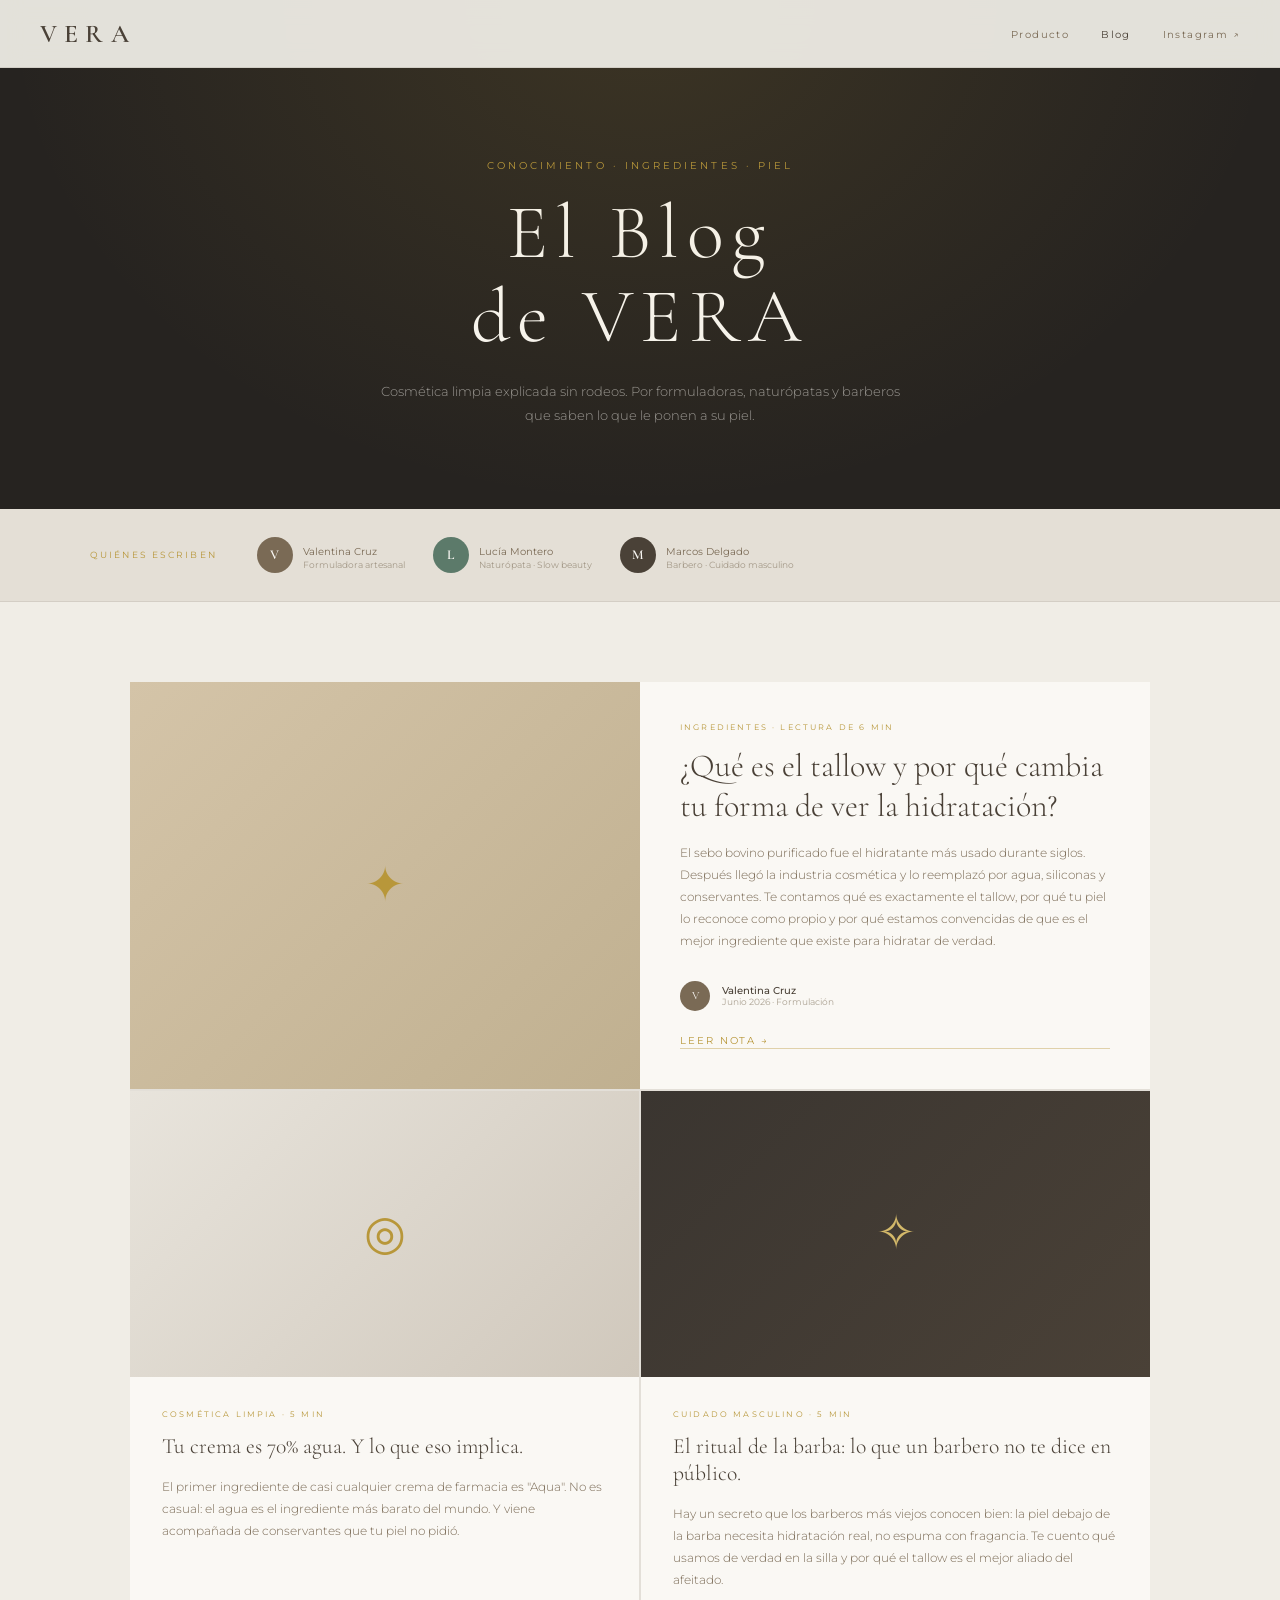
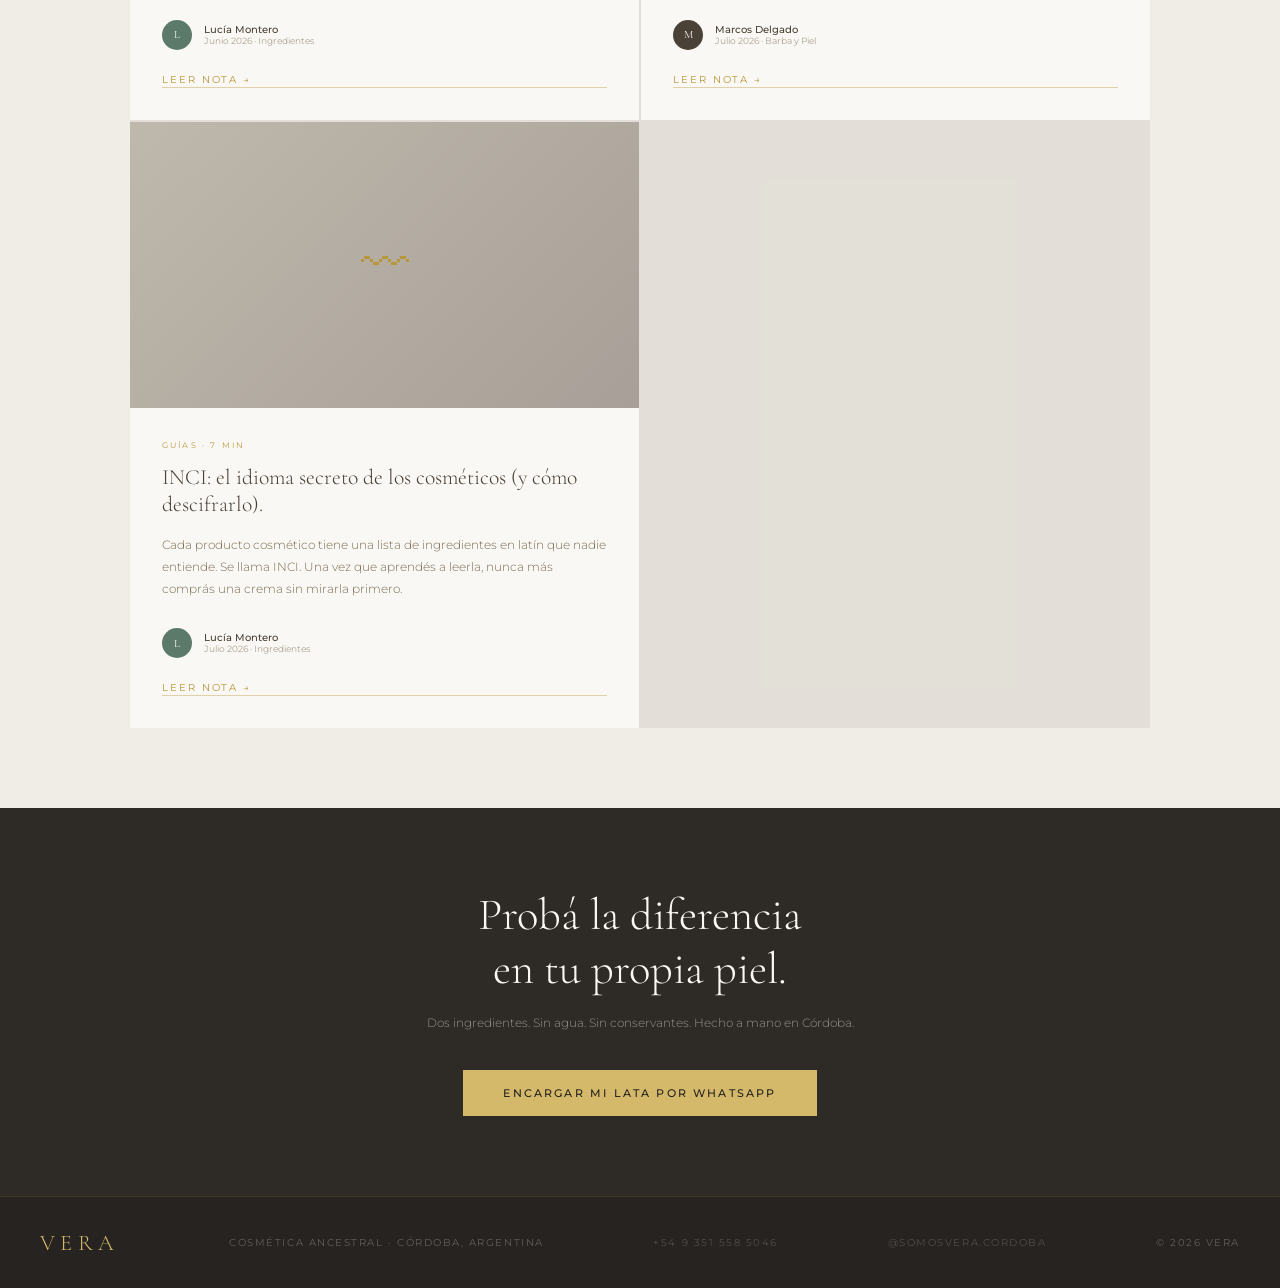
==== blog/index.html @ 05afe5c1 "Add files via upload" ====
<!DOCTYPE html>
<html lang="es">
<head>
  <meta charset="UTF-8">
  <meta name="viewport" content="width=device-width, initial-scale=1.0">
  <title>Blog — VERA Cosmética Ancestral | Cuidado natural de la piel</title>
  <meta name="description" content="El blog de VERA: cosmética limpia, ingredientes honestos y el arte de cuidar la piel sin química. Escrito por formuladoras, naturópatas y barberos.">
  <link rel="icon" type="image/x-icon" href="/favicon.ico">
  <link rel="preconnect" href="https://fonts.googleapis.com">
  <link rel="preconnect" href="https://fonts.gstatic.com" crossorigin>
  <link href="https://fonts.googleapis.com/css2?family=Cormorant+Garamond:ital,wght@0,300;0,400;0,600;1,300;1,400&family=Montserrat:wght@300;400;500;600&display=swap" rel="stylesheet">

  <!-- Google tag (gtag.js) -->
  <script async src="https://www.googletagmanager.com/gtag/js?id=G-8P85FS23PB"></script>
  <script>
    window.dataLayer = window.dataLayer || [];
    function gtag(){dataLayer.push(arguments);}
    gtag('js', new Date());
    gtag('config', 'G-8P85FS23PB');
  </script>

  <style>
    *, *::before, *::after { box-sizing: border-box; margin: 0; padding: 0; }
    :root {
      --cream: #F0EDE6; --cream-dark: #E4DFD6; --concrete-bg: #ECEAE4;
      --charcoal: #2E2B27; --bronze: #4A4137; --bronze-mid: #7A6A55;
      --gold: #B8973A; --gold-light: #D4B96A; --white-warm: #FAF8F4;
      --dark-bg: #262320;
      --serif: 'Cormorant Garamond', Georgia, serif;
      --sans: 'Montserrat', Arial, sans-serif;
      --max-w: 1100px;
    }
    html { scroll-behavior: smooth; }
    body { font-family: var(--sans); background: var(--cream); color: var(--charcoal); -webkit-font-smoothing: antialiased; }
    img { display: block; width: 100%; }

    /* NAV */
    nav {
      position: fixed; top: 0; left: 0; right: 0; z-index: 100;
      padding: 18px 40px; display: flex; justify-content: space-between; align-items: center;
      background: rgba(240, 237, 230, 0.94); backdrop-filter: blur(12px);
      border-bottom: 1px solid rgba(74, 65, 55, 0.12);
    }
    .nav-logo { font-family: var(--serif); font-size: 1.6rem; font-weight: 600; letter-spacing: 0.28em; color: var(--bronze); text-decoration: none; }
    .nav-links { display: flex; gap: 32px; align-items: center; }
    .nav-link { font-family: var(--sans); font-size: 0.62rem; letter-spacing: 0.14em; color: var(--bronze-mid); text-decoration: none; transition: color 0.2s; }
    .nav-link:hover, .nav-link.active { color: var(--bronze); }

    /* HERO BLOG */
    .blog-hero {
      padding: 160px 40px 80px;
      background: var(--dark-bg);
      text-align: center;
      position: relative;
      overflow: hidden;
    }
    .blog-hero::before {
      content: '';
      position: absolute; inset: 0;
      background: radial-gradient(ellipse at 50% 0%, rgba(184,151,58,0.15) 0%, transparent 70%);
    }
    .blog-hero-label {
      font-family: var(--sans); font-size: 0.6rem; letter-spacing: 0.32em;
      text-transform: uppercase; color: var(--gold); display: block; margin-bottom: 20px;
    }
    .blog-hero-title {
      font-family: var(--serif); font-size: clamp(2.8rem, 6vw, 5rem);
      font-weight: 300; letter-spacing: 0.1em; color: var(--white-warm);
      margin-bottom: 20px; line-height: 1.1;
    }
    .blog-hero-sub {
      font-family: var(--sans); font-size: 0.8rem; font-weight: 300;
      color: rgba(250,248,244,0.55); max-width: 520px; margin: 0 auto; line-height: 1.9;
    }

    /* AUTORES strip */
    .autores-strip {
      background: var(--cream-dark);
      border-bottom: 1px solid rgba(74,65,55,0.1);
      padding: 28px 40px;
    }
    .autores-inner {
      max-width: var(--max-w); margin: 0 auto;
      display: flex; gap: 40px; align-items: center; flex-wrap: wrap;
    }
    .autores-label {
      font-family: var(--sans); font-size: 0.55rem; letter-spacing: 0.24em;
      text-transform: uppercase; color: var(--gold); white-space: nowrap;
    }
    .autores-list { display: flex; gap: 28px; flex-wrap: wrap; }
    .autor-chip { display: flex; align-items: center; gap: 10px; }
    .autor-avatar {
      width: 36px; height: 36px; border-radius: 50%;
      display: flex; align-items: center; justify-content: center;
      font-family: var(--serif); font-size: 0.85rem; font-weight: 600; color: var(--white-warm);
      flex-shrink: 0;
    }
    .av-v { background: #7A6A55; }
    .av-l { background: #5C7A6A; }
    .av-m { background: #4A4137; }
    .autor-chip-name { font-family: var(--sans); font-size: 0.65rem; color: var(--bronze-mid); }
    .autor-chip-role { font-family: var(--sans); font-size: 0.55rem; color: rgba(122,106,85,0.6); display: block; }

    /* POSTS GRID */
    .blog-main {
      max-width: var(--max-w); margin: 0 auto;
      padding: 80px 40px;
    }
    .blog-grid {
      display: grid; grid-template-columns: repeat(2, 1fr); gap: 2px;
      background: rgba(74,65,55,0.08);
    }
    /* Featured first post */
    .post-card { background: var(--white-warm); text-decoration: none; display: flex; flex-direction: column; transition: background 0.2s; }
    .post-card:hover { background: var(--cream); }
    .post-card.featured { grid-column: 1 / -1; flex-direction: row; }
    .post-img {
      aspect-ratio: 16/9; overflow: hidden; background: var(--cream-dark);
      display: flex; align-items: center; justify-content: center;
      font-family: var(--serif); font-size: 3rem; color: var(--gold);
      flex-shrink: 0;
    }
    .post-card.featured .post-img { width: 50%; aspect-ratio: auto; min-height: 340px; }
    .post-body { padding: 40px; display: flex; flex-direction: column; justify-content: center; flex: 1; }
    .post-card:not(.featured) .post-body { padding: 32px; }
    .post-category {
      font-family: var(--sans); font-size: 0.52rem; letter-spacing: 0.26em;
      text-transform: uppercase; color: var(--gold); margin-bottom: 14px; display: block;
    }
    .post-title {
      font-family: var(--serif); font-size: clamp(1.3rem, 2.5vw, 2rem);
      font-weight: 300; color: var(--bronze); line-height: 1.25; margin-bottom: 16px;
    }
    .post-card:not(.featured) .post-title { font-size: 1.35rem; }
    .post-excerpt {
      font-family: var(--sans); font-size: 0.75rem; font-weight: 300;
      line-height: 1.85; color: var(--bronze-mid); margin-bottom: 28px; flex: 1;
    }
    .post-meta { display: flex; align-items: center; gap: 12px; }
    .post-meta-avatar {
      width: 30px; height: 30px; border-radius: 50%;
      display: flex; align-items: center; justify-content: center;
      font-family: var(--serif); font-size: 0.7rem; color: var(--white-warm);
    }
    .post-meta-info { display: flex; flex-direction: column; }
    .post-meta-name { font-family: var(--sans); font-size: 0.6rem; color: var(--bronze); font-weight: 500; }
    .post-meta-date { font-family: var(--sans); font-size: 0.55rem; color: rgba(122,106,85,0.6); }
    .post-read-more {
      display: inline-block; margin-top: 24px;
      font-family: var(--sans); font-size: 0.6rem; letter-spacing: 0.2em;
      text-transform: uppercase; color: var(--gold); text-decoration: none;
      border-bottom: 1px solid rgba(184,151,58,0.4); padding-bottom: 2px;
      transition: border-color 0.2s, color 0.2s;
    }
    .post-card:hover .post-read-more { border-color: var(--gold); color: var(--bronze); }

    /* Post image backgrounds using CSS gradients as placeholders */
    .img-bg-1 { background: linear-gradient(135deg, #D4C4A8 0%, #C0B090 100%); }
    .img-bg-2 { background: linear-gradient(135deg, #E8E4DC 0%, #D0C8BC 100%); }
    .img-bg-3 { background: linear-gradient(135deg, #3A3530 0%, #4A4137 100%); color: var(--gold-light) !important; }
    .img-bg-4 { background: linear-gradient(135deg, #BFB8AC 0%, #A8A098 100%); }

    /* NEWSLETTER strip */
    .newsletter {
      background: var(--charcoal); padding: 80px 40px; text-align: center;
    }
    .newsletter-title {
      font-family: var(--serif); font-size: clamp(1.8rem, 3.5vw, 2.8rem);
      font-weight: 300; color: var(--white-warm); margin-bottom: 16px;
    }
    .newsletter-sub {
      font-family: var(--sans); font-size: 0.75rem; font-weight: 300;
      color: rgba(250,248,244,0.5); max-width: 440px; margin: 0 auto 36px; line-height: 1.8;
    }
    .newsletter-cta {
      display: inline-block; font-family: var(--sans); font-size: 0.68rem;
      font-weight: 500; letter-spacing: 0.2em; text-transform: uppercase;
      color: var(--dark-bg); background: var(--gold-light);
      padding: 16px 40px; text-decoration: none; transition: background 0.25s;
    }
    .newsletter-cta:hover { background: var(--gold); }

    /* FOOTER */
    footer {
      background: var(--dark-bg); border-top: 1px solid rgba(184,151,58,0.2);
      padding: 32px 40px; display: flex; align-items: center;
      justify-content: space-between; flex-wrap: wrap; gap: 16px;
    }
    .footer-logo { font-family: var(--serif); font-size: 1.4rem; font-weight: 300; letter-spacing: 0.24em; color: var(--gold-light); }
    .footer-text { font-family: var(--sans); font-size: 0.6rem; letter-spacing: 0.16em; text-transform: uppercase; color: rgba(250,248,244,0.28); }

    @media (max-width: 900px) {
      nav { padding: 14px 24px; }
      .nav-links { gap: 20px; }
      .blog-hero { padding: 130px 24px 60px; }
      .autores-strip { padding: 24px; }
      .blog-main { padding: 48px 24px; }
      .blog-grid { grid-template-columns: 1fr; }
      .post-card.featured { flex-direction: column; }
      .post-card.featured .post-img { width: 100%; min-height: 220px; }
      footer { flex-direction: column; text-align: center; }
    }
  </style>
</head>
<body>

  <nav>
    <a class="nav-logo" href="/">VERA</a>
    <div class="nav-links">
      <a href="/" class="nav-link">Producto</a>
      <a href="/blog/" class="nav-link active">Blog</a>
      <a href="https://www.instagram.com/somosvera.cordoba/" target="_blank" rel="noopener" class="nav-link">Instagram ↗</a>
    </div>
  </nav>

  <!-- HERO -->
  <div class="blog-hero">
    <span class="blog-hero-label">Conocimiento · Ingredientes · Piel</span>
    <h1 class="blog-hero-title">El Blog<br>de VERA</h1>
    <p class="blog-hero-sub">
      Cosmética limpia explicada sin rodeos. Por formuladoras, naturópatas y barberos
      que saben lo que le ponen a su piel.
    </p>
  </div>

  <!-- AUTORES -->
  <div class="autores-strip">
    <div class="autores-inner">
      <span class="autores-label">Quiénes escriben</span>
      <div class="autores-list">
        <div class="autor-chip">
          <div class="autor-avatar av-v">V</div>
          <div>
            <span class="autor-chip-name">Valentina Cruz</span>
            <span class="autor-chip-role">Formuladora artesanal</span>
          </div>
        </div>
        <div class="autor-chip">
          <div class="autor-avatar av-l">L</div>
          <div>
            <span class="autor-chip-name">Lucía Montero</span>
            <span class="autor-chip-role">Naturópata · Slow beauty</span>
          </div>
        </div>
        <div class="autor-chip">
          <div class="autor-avatar av-m">M</div>
          <div>
            <span class="autor-chip-name">Marcos Delgado</span>
            <span class="autor-chip-role">Barbero · Cuidado masculino</span>
          </div>
        </div>
      </div>
    </div>
  </div>

  <!-- POSTS -->
  <main class="blog-main">
    <div class="blog-grid">

      <!-- POST 1 — FEATURED -->
      <a href="/blog/que-es-el-tallow.html" class="post-card featured">
        <div class="post-img img-bg-1">✦</div>
        <div class="post-body">
          <span class="post-category">Ingredientes · Lectura de 6 min</span>
          <h2 class="post-title">¿Qué es el tallow y por qué cambia tu forma de ver la hidratación?</h2>
          <p class="post-excerpt">
            El sebo bovino purificado fue el hidratante más usado durante siglos. Después llegó la industria cosmética
            y lo reemplazó por agua, siliconas y conservantes. Te contamos qué es exactamente el tallow, por qué
            tu piel lo reconoce como propio y por qué estamos convencidas de que es el mejor ingrediente
            que existe para hidratar de verdad.
          </p>
          <div class="post-meta">
            <div class="post-meta-avatar av-v" style="background:#7A6A55;">V</div>
            <div class="post-meta-info">
              <span class="post-meta-name">Valentina Cruz</span>
              <span class="post-meta-date">Junio 2026 · Formulación</span>
            </div>
          </div>
          <span class="post-read-more">Leer nota →</span>
        </div>
      </a>

      <!-- POST 2 -->
      <a href="/blog/la-mentira-del-agua-en-tu-crema.html" class="post-card">
        <div class="post-img img-bg-2">◎</div>
        <div class="post-body">
          <span class="post-category">Cosmética Limpia · 5 min</span>
          <h2 class="post-title">Tu crema es 70% agua. Y lo que eso implica.</h2>
          <p class="post-excerpt">
            El primer ingrediente de casi cualquier crema de farmacia es "Aqua". No es casual:
            el agua es el ingrediente más barato del mundo. Y viene acompañada de conservantes
            que tu piel no pidió.
          </p>
          <div class="post-meta">
            <div class="post-meta-avatar" style="background:#5C7A6A;">L</div>
            <div class="post-meta-info">
              <span class="post-meta-name">Lucía Montero</span>
              <span class="post-meta-date">Junio 2026 · Ingredientes</span>
            </div>
          </div>
          <span class="post-read-more">Leer nota →</span>
        </div>
      </a>

      <!-- POST 3 -->
      <a href="/blog/guia-cuidado-barba.html" class="post-card">
        <div class="post-img img-bg-3">✧</div>
        <div class="post-body">
          <span class="post-category">Cuidado Masculino · 5 min</span>
          <h2 class="post-title">El ritual de la barba: lo que un barbero no te dice en público.</h2>
          <p class="post-excerpt">
            Hay un secreto que los barberos más viejos conocen bien: la piel debajo de la barba
            necesita hidratación real, no espuma con fragancia. Te cuento qué usamos de verdad
            en la silla y por qué el tallow es el mejor aliado del afeitado.
          </p>
          <div class="post-meta">
            <div class="post-meta-avatar" style="background:#4A4137;">M</div>
            <div class="post-meta-info">
              <span class="post-meta-name">Marcos Delgado</span>
              <span class="post-meta-date">Julio 2026 · Barba y Piel</span>
            </div>
          </div>
          <span class="post-read-more">Leer nota →</span>
        </div>
      </a>

      <!-- POST 4 -->
      <a href="/blog/como-leer-ingredientes-cosmeticos.html" class="post-card">
        <div class="post-img img-bg-4">〰</div>
        <div class="post-body">
          <span class="post-category">Guías · 7 min</span>
          <h2 class="post-title">INCI: el idioma secreto de los cosméticos (y cómo descifrarlo).</h2>
          <p class="post-excerpt">
            Cada producto cosmético tiene una lista de ingredientes en latín que nadie entiende.
            Se llama INCI. Una vez que aprendés a leerla, nunca más comprás una crema
            sin mirarla primero.
          </p>
          <div class="post-meta">
            <div class="post-meta-avatar" style="background:#5C7A6A;">L</div>
            <div class="post-meta-info">
              <span class="post-meta-name">Lucía Montero</span>
              <span class="post-meta-date">Julio 2026 · Ingredientes</span>
            </div>
          </div>
          <span class="post-read-more">Leer nota →</span>
        </div>
      </a>

    </div>
  </main>

  <!-- CTA PRODUCTO -->
  <div class="newsletter">
    <p class="newsletter-title">Probá la diferencia<br>en tu propia piel.</p>
    <p class="newsletter-sub">Dos ingredientes. Sin agua. Sin conservantes. Hecho a mano en Córdoba.</p>
    <a href="https://wa.me/5493515585046?text=Hola!%20Vi%20el%20blog%20de%20VERA%20y%20quiero%20encargar%20mi%20lata." class="newsletter-cta" target="_blank" rel="noopener">Encargar mi lata por WhatsApp</a>
  </div>

  <footer>
    <span class="footer-logo">VERA</span>
    <span class="footer-text">Cosmética Ancestral · Córdoba, Argentina</span>
    <a href="https://wa.me/5493515585046" class="footer-text" style="text-decoration:none; opacity:0.7;" target="_blank" rel="noopener">+54 9 351 558 5046</a>
    <a href="https://www.instagram.com/somosvera.cordoba/" class="footer-text" style="text-decoration:none; opacity:0.7;" target="_blank" rel="noopener">@somosvera.cordoba</a>
    <span class="footer-text">© 2026 VERA</span>
  </footer>

</body>
</html>
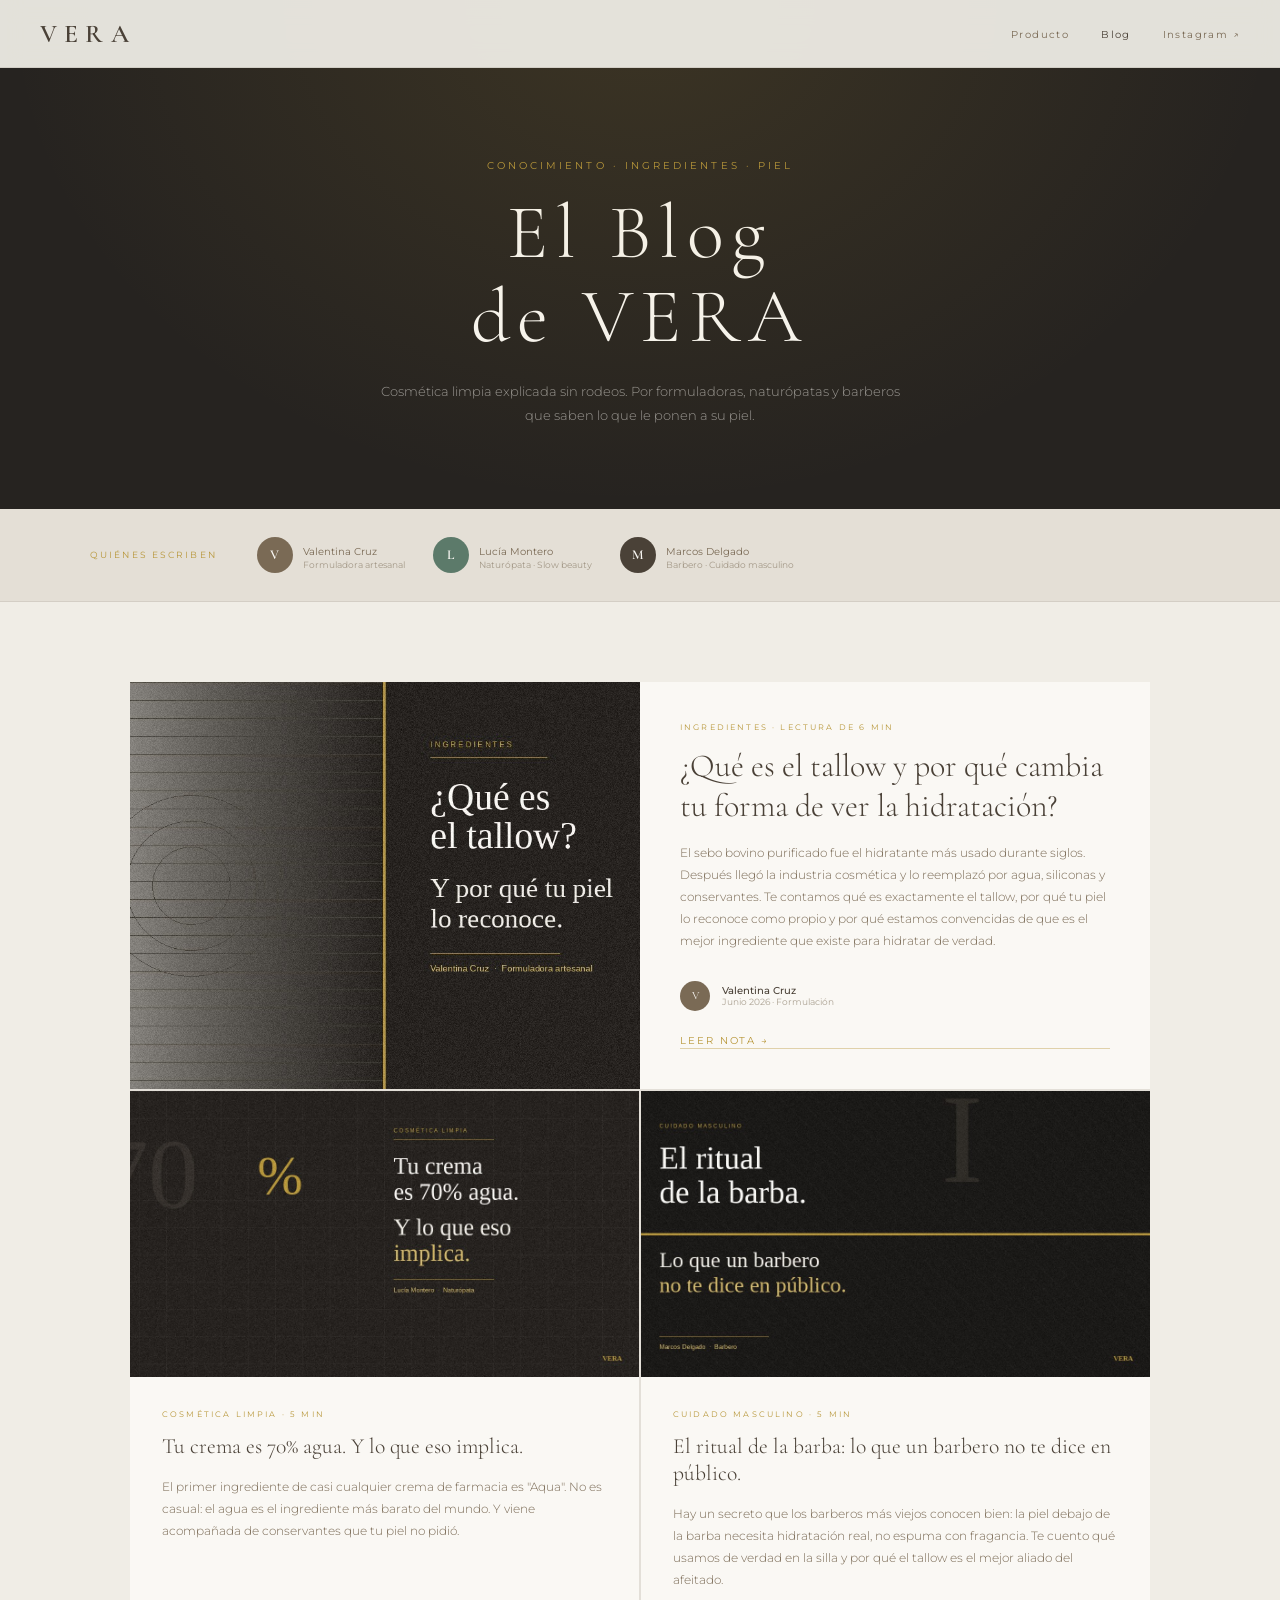
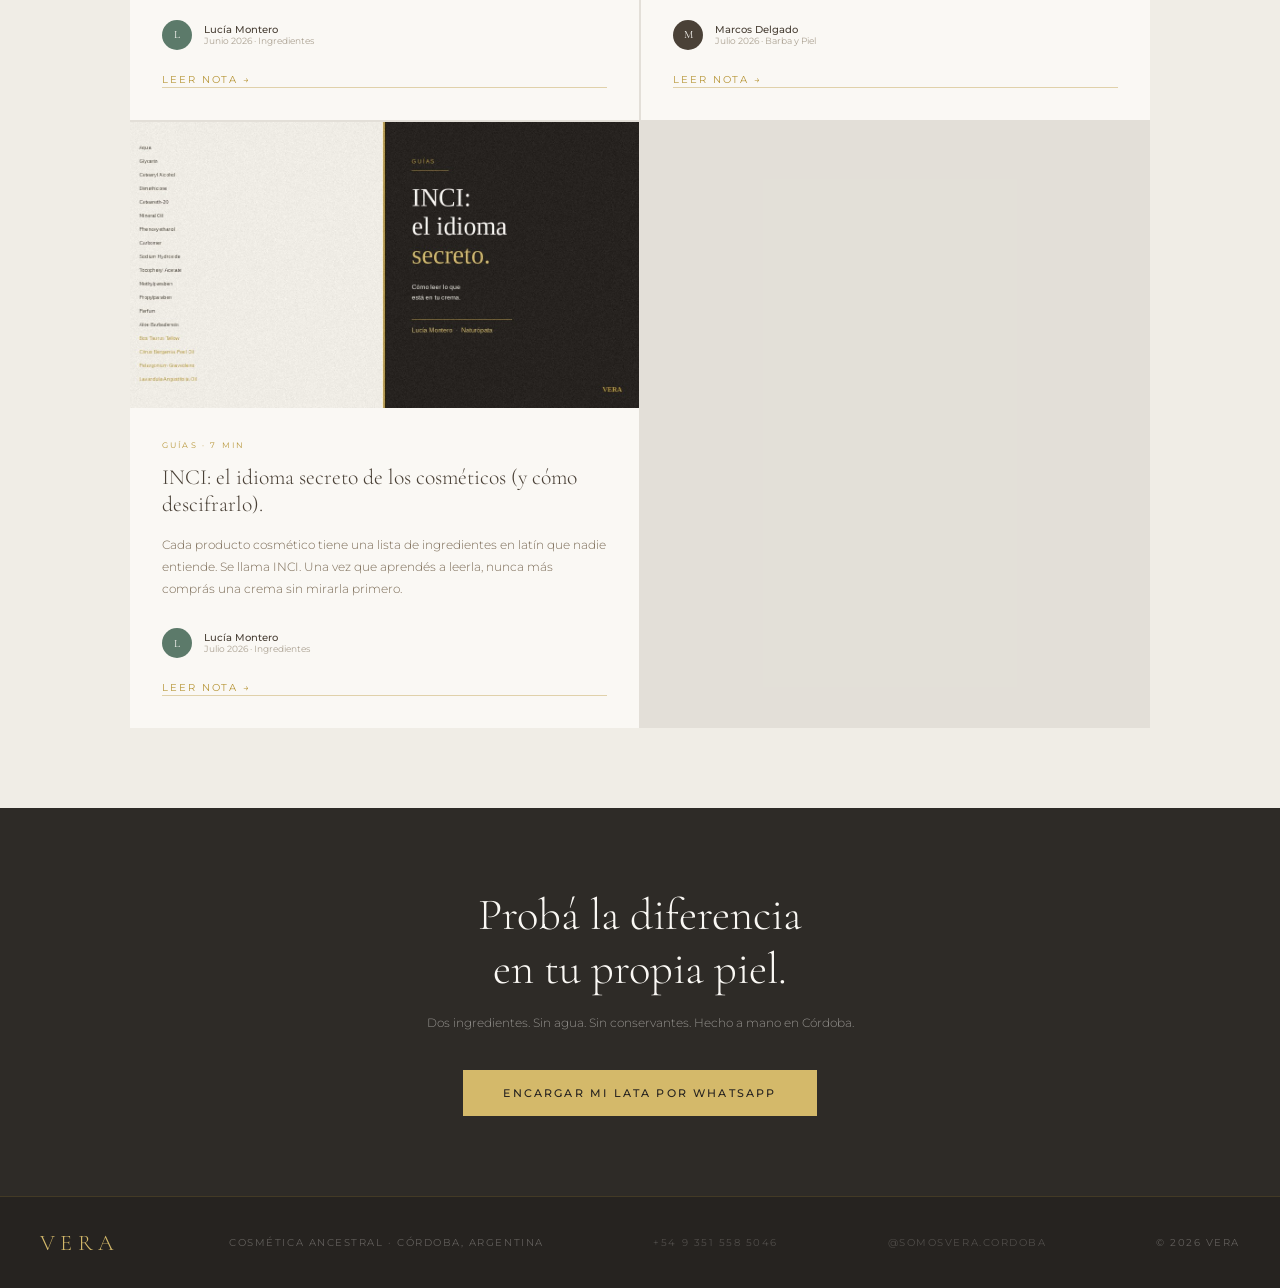
==== commit 8e5a611c: "Add files via upload" ====
--- a/blog/index.html
+++ b/blog/index.html
@@ -259,7 +259,7 @@
 
       <!-- POST 1 — FEATURED -->
       <a href="/blog/que-es-el-tallow.html" class="post-card featured">
-        <div class="post-img img-bg-1">✦</div>
+        <div class="post-img img-bg-1" style="overflow:hidden;"><img src="/blog/img/post-tallow.jpg" alt="¿Qué es el tallow?" style="width:100%;height:100%;object-fit:cover;display:block;"></div>
         <div class="post-body">
           <span class="post-category">Ingredientes · Lectura de 6 min</span>
           <h2 class="post-title">¿Qué es el tallow y por qué cambia tu forma de ver la hidratación?</h2>
@@ -282,7 +282,7 @@
 
       <!-- POST 2 -->
       <a href="/blog/la-mentira-del-agua-en-tu-crema.html" class="post-card">
-        <div class="post-img img-bg-2">◎</div>
+        <div class="post-img img-bg-2" style="overflow:hidden;"><img src="/blog/img/post-agua.jpg" alt="Tu crema es 70% agua" style="width:100%;height:100%;object-fit:cover;display:block;"></div>
         <div class="post-body">
           <span class="post-category">Cosmética Limpia · 5 min</span>
           <h2 class="post-title">Tu crema es 70% agua. Y lo que eso implica.</h2>
@@ -304,7 +304,7 @@
 
       <!-- POST 3 -->
       <a href="/blog/guia-cuidado-barba.html" class="post-card">
-        <div class="post-img img-bg-3">✧</div>
+        <div class="post-img img-bg-3" style="overflow:hidden;"><img src="/blog/img/post-barba.jpg" alt="El ritual de la barba" style="width:100%;height:100%;object-fit:cover;display:block;"></div>
         <div class="post-body">
           <span class="post-category">Cuidado Masculino · 5 min</span>
           <h2 class="post-title">El ritual de la barba: lo que un barbero no te dice en público.</h2>
@@ -326,7 +326,7 @@
 
       <!-- POST 4 -->
       <a href="/blog/como-leer-ingredientes-cosmeticos.html" class="post-card">
-        <div class="post-img img-bg-4">〰</div>
+        <div class="post-img img-bg-4" style="overflow:hidden;"><img src="/blog/img/post-inci.jpg" alt="INCI ingredientes" style="width:100%;height:100%;object-fit:cover;display:block;"></div>
         <div class="post-body">
           <span class="post-category">Guías · 7 min</span>
           <h2 class="post-title">INCI: el idioma secreto de los cosméticos (y cómo descifrarlo).</h2>
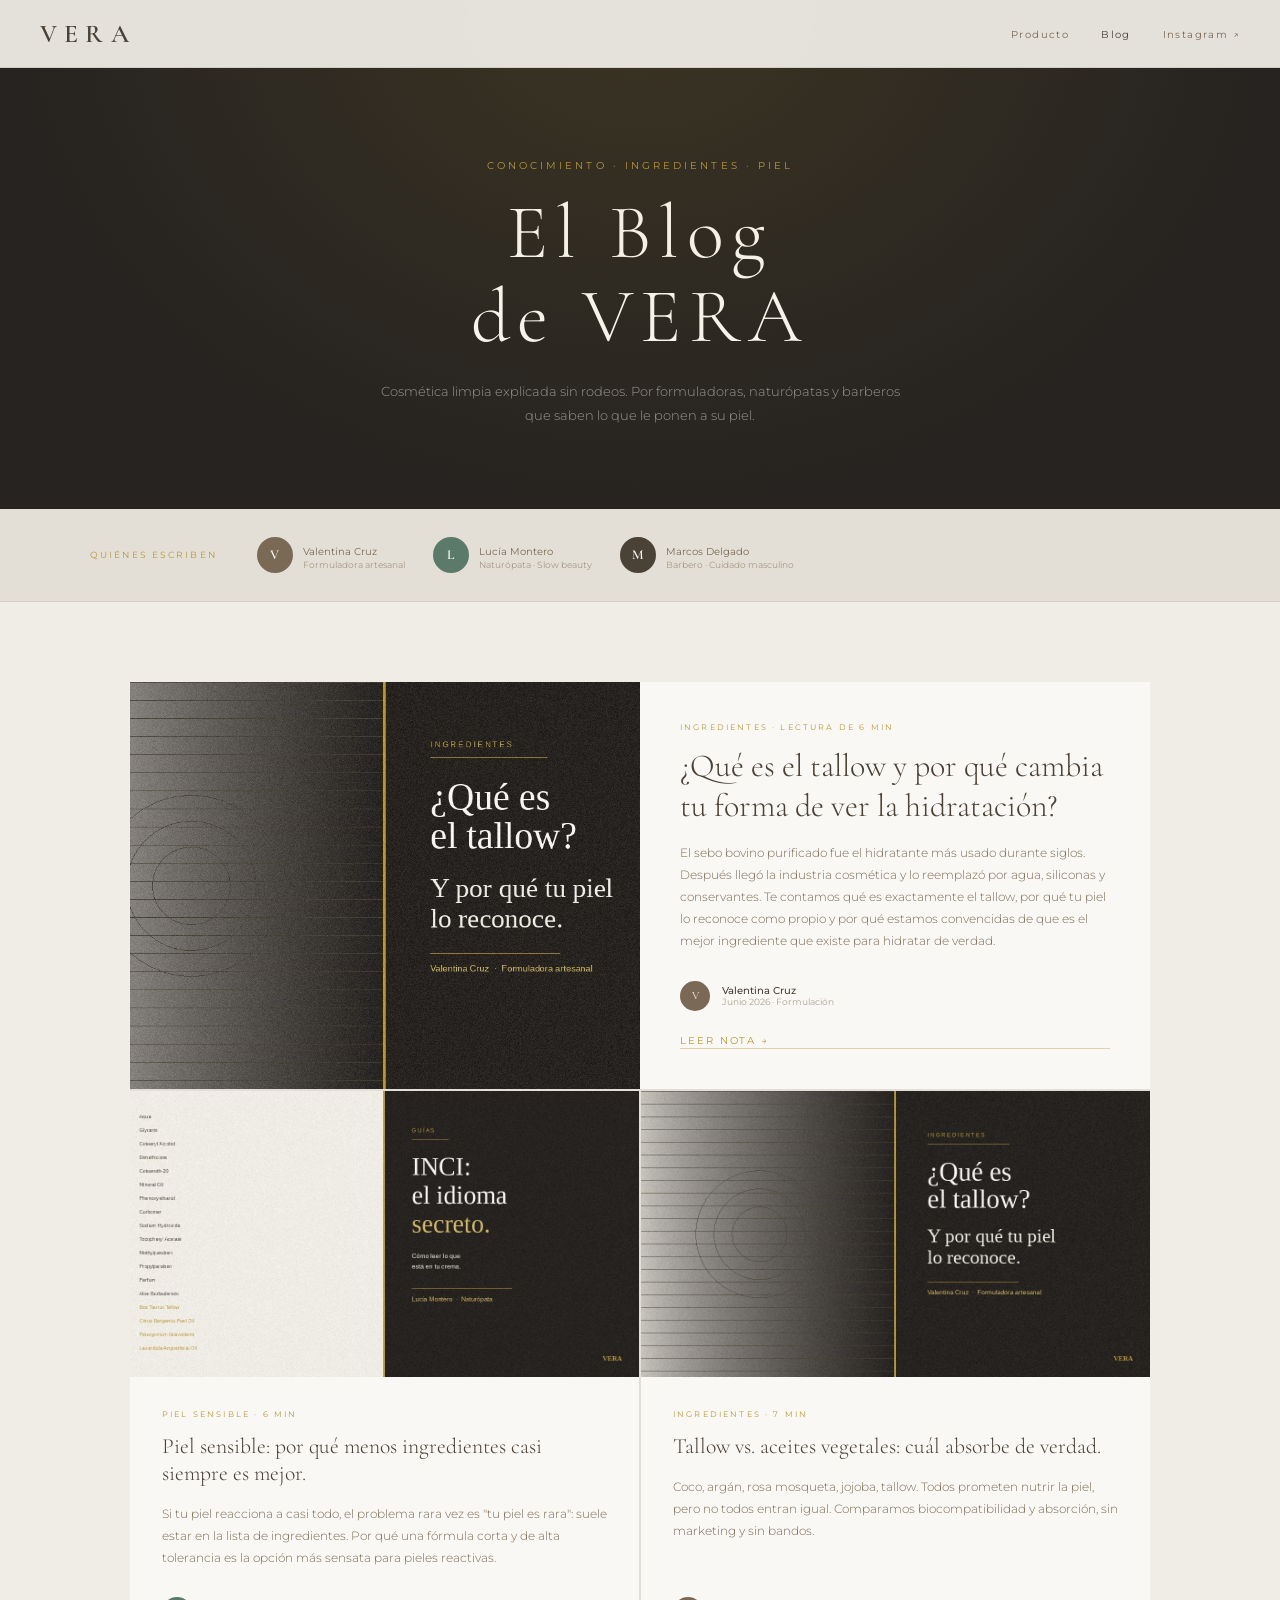
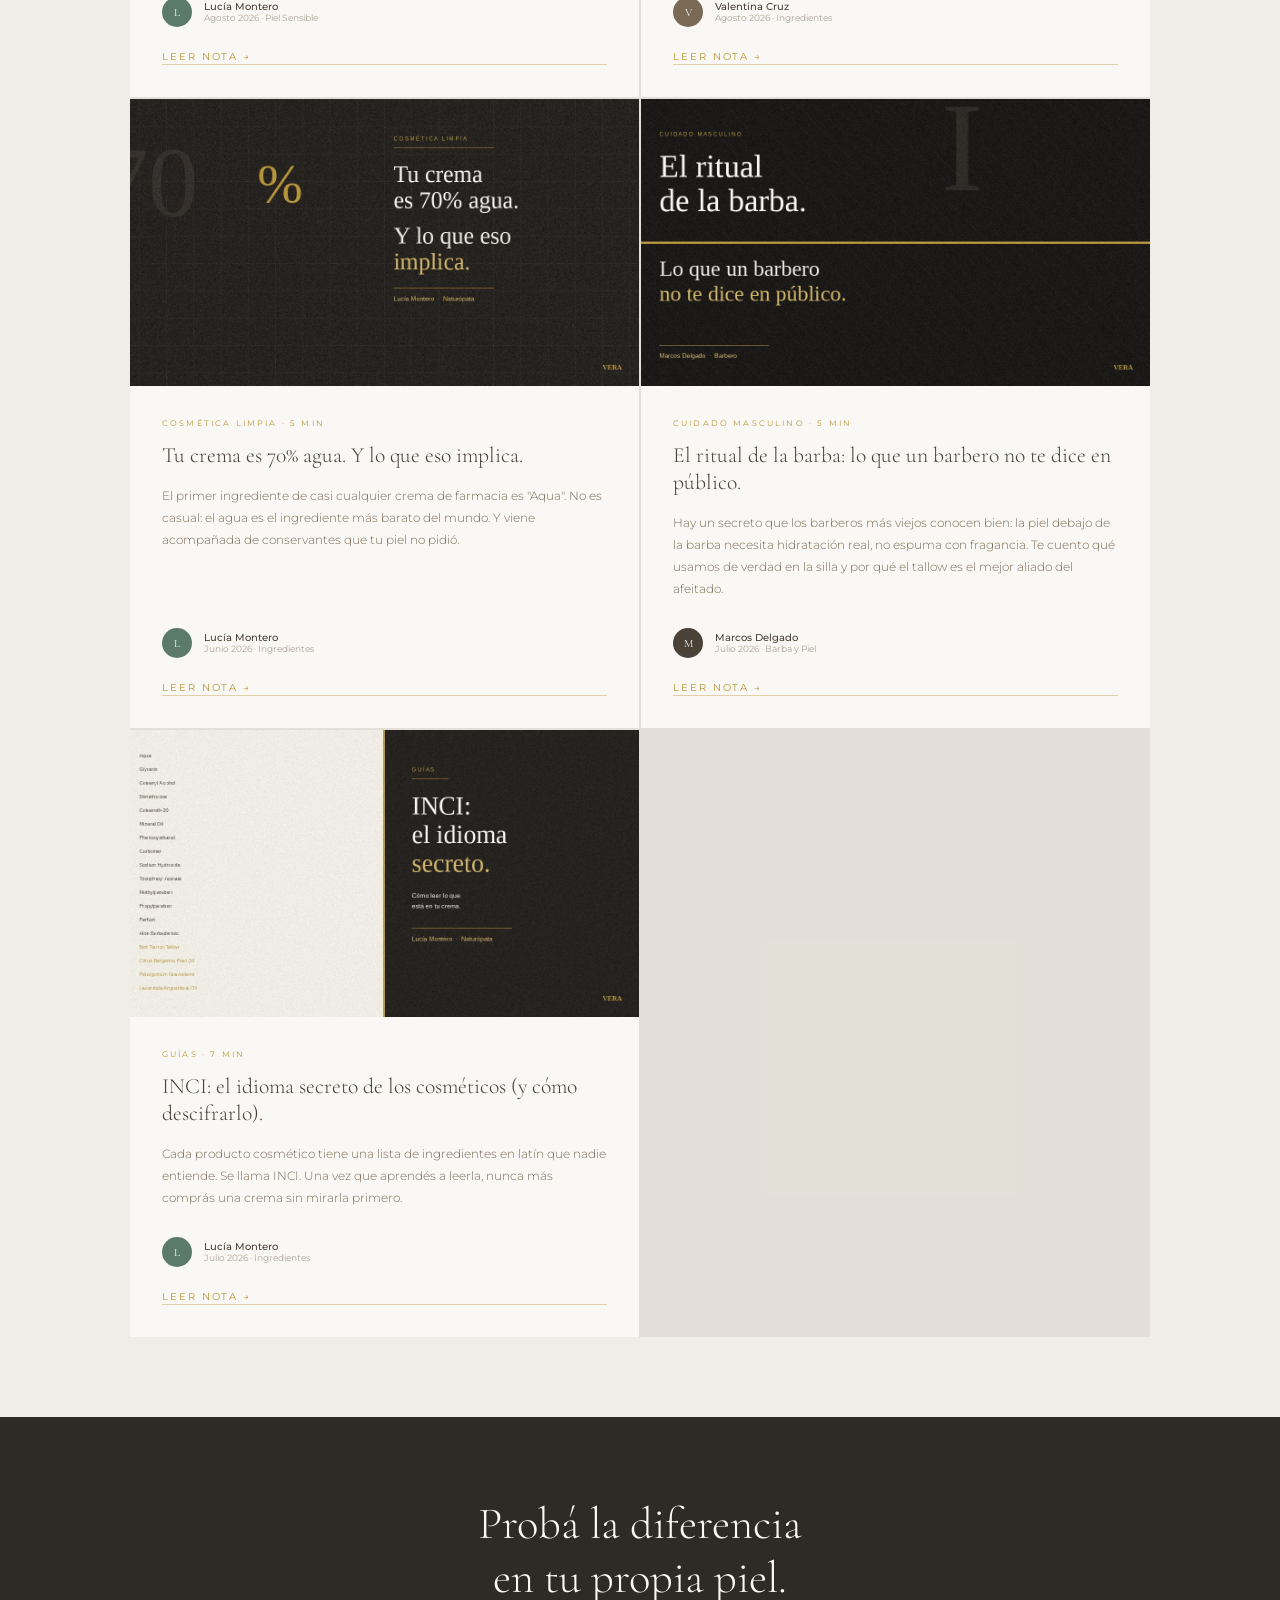
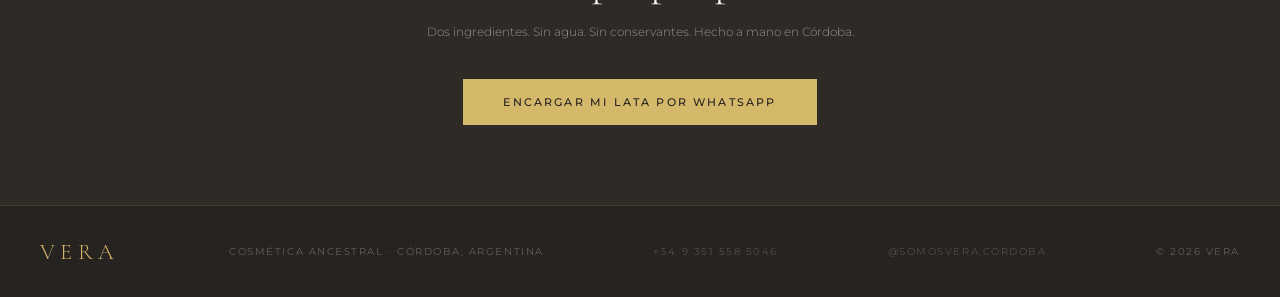
==== commit 16cb1e23: "Add files via upload" ====
--- a/blog/index.html
+++ b/blog/index.html
@@ -280,6 +280,50 @@
         </div>
       </a>
 
+      <!-- POST NUEVO — Piel sensible -->
+      <a href="/blog/piel-sensible-menos-ingredientes.html" class="post-card">
+        <div class="post-img" style="overflow:hidden;"><img src="/blog/img/post-inci.jpg" alt="Piel sensible" style="width:100%;height:100%;object-fit:cover;display:block;"></div>
+        <div class="post-body">
+          <span class="post-category">Piel Sensible · 6 min</span>
+          <h2 class="post-title">Piel sensible: por qué menos ingredientes casi siempre es mejor.</h2>
+          <p class="post-excerpt">
+            Si tu piel reacciona a casi todo, el problema rara vez es "tu piel es rara":
+            suele estar en la lista de ingredientes. Por qué una fórmula corta y de alta
+            tolerancia es la opción más sensata para pieles reactivas.
+          </p>
+          <div class="post-meta">
+            <div class="post-meta-avatar" style="background:#5C7A6A;">L</div>
+            <div class="post-meta-info">
+              <span class="post-meta-name">Lucía Montero</span>
+              <span class="post-meta-date">Agosto 2026 · Piel Sensible</span>
+            </div>
+          </div>
+          <span class="post-read-more">Leer nota →</span>
+        </div>
+      </a>
+
+      <!-- POST NUEVO — Tallow vs aceites vegetales -->
+      <a href="/blog/tallow-vs-aceites-vegetales.html" class="post-card">
+        <div class="post-img" style="overflow:hidden;"><img src="/blog/img/post-tallow.jpg" alt="Tallow vs aceites vegetales" style="width:100%;height:100%;object-fit:cover;display:block;"></div>
+        <div class="post-body">
+          <span class="post-category">Ingredientes · 7 min</span>
+          <h2 class="post-title">Tallow vs. aceites vegetales: cuál absorbe de verdad.</h2>
+          <p class="post-excerpt">
+            Coco, argán, rosa mosqueta, jojoba, tallow. Todos prometen nutrir la piel,
+            pero no todos entran igual. Comparamos biocompatibilidad y absorción,
+            sin marketing y sin bandos.
+          </p>
+          <div class="post-meta">
+            <div class="post-meta-avatar" style="background:#7A6A55;">V</div>
+            <div class="post-meta-info">
+              <span class="post-meta-name">Valentina Cruz</span>
+              <span class="post-meta-date">Agosto 2026 · Ingredientes</span>
+            </div>
+          </div>
+          <span class="post-read-more">Leer nota →</span>
+        </div>
+      </a>
+
       <!-- POST 2 -->
       <a href="/blog/la-mentira-del-agua-en-tu-crema.html" class="post-card">
         <div class="post-img img-bg-2" style="overflow:hidden;"><img src="/blog/img/post-agua.jpg" alt="Tu crema es 70% agua" style="width:100%;height:100%;object-fit:cover;display:block;"></div>
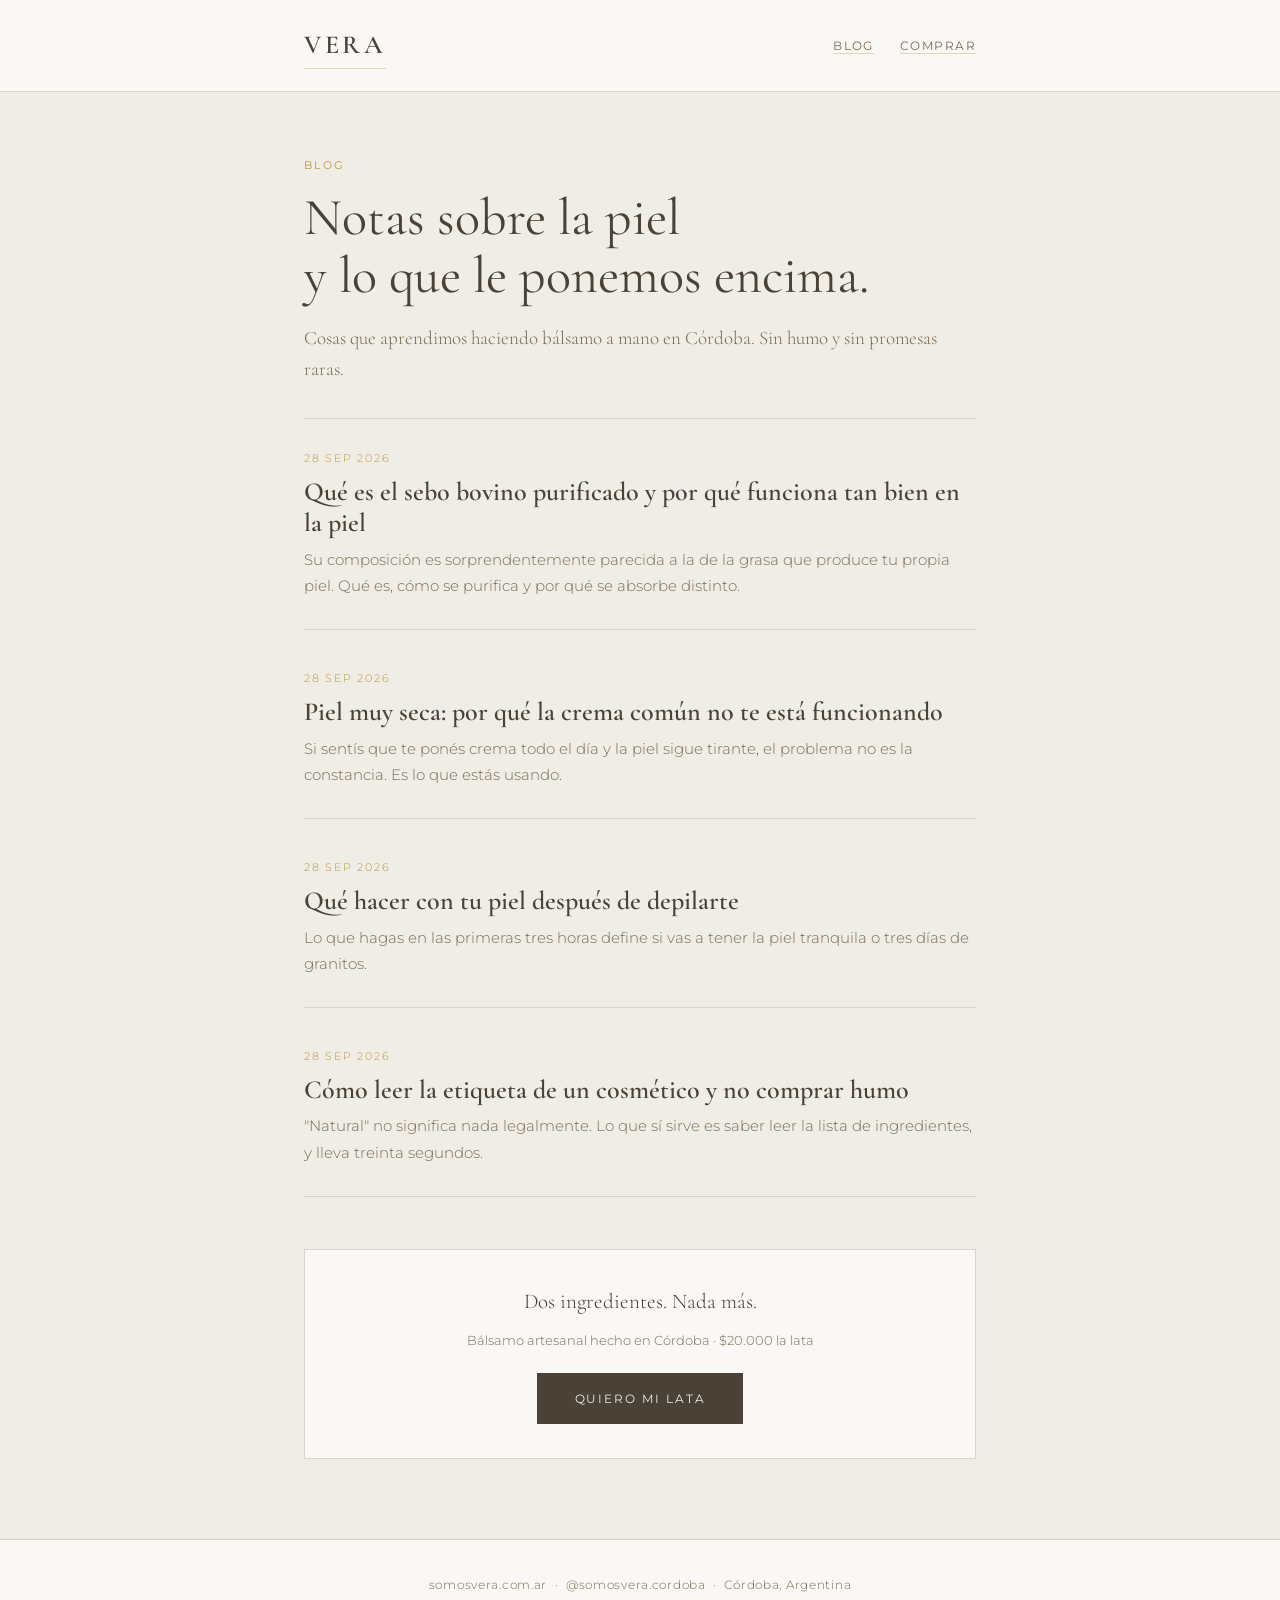
==== commit ebb9010c: "Add files via upload" ====
--- a/blog/index.html
+++ b/blog/index.html
@@ -1,412 +1,77 @@
 <!DOCTYPE html>
 <html lang="es">
 <head>
-  <meta charset="UTF-8">
-  <meta name="viewport" content="width=device-width, initial-scale=1.0">
-  <title>Blog — VERA Cosmética Ancestral | Cuidado natural de la piel</title>
-  <meta name="description" content="El blog de VERA: cosmética limpia, ingredientes honestos y el arte de cuidar la piel sin química. Escrito por formuladoras, naturópatas y barberos.">
-  <link rel="icon" type="image/x-icon" href="/favicon.ico">
-  <link rel="preconnect" href="https://fonts.googleapis.com">
-  <link rel="preconnect" href="https://fonts.gstatic.com" crossorigin>
-  <link href="https://fonts.googleapis.com/css2?family=Cormorant+Garamond:ital,wght@0,300;0,400;0,600;1,300;1,400&family=Montserrat:wght@300;400;500;600&display=swap" rel="stylesheet">
-
-  <!-- Google tag (gtag.js) -->
-  <script async src="https://www.googletagmanager.com/gtag/js?id=G-8P85FS23PB"></script>
-  <script>
-    window.dataLayer = window.dataLayer || [];
-    function gtag(){dataLayer.push(arguments);}
-    gtag('js', new Date());
-    gtag('config', 'G-8P85FS23PB');
-  </script>
-
-  <style>
-    *, *::before, *::after { box-sizing: border-box; margin: 0; padding: 0; }
-    :root {
-      --cream: #F0EDE6; --cream-dark: #E4DFD6; --concrete-bg: #ECEAE4;
-      --charcoal: #2E2B27; --bronze: #4A4137; --bronze-mid: #7A6A55;
-      --gold: #B8973A; --gold-light: #D4B96A; --white-warm: #FAF8F4;
-      --dark-bg: #262320;
-      --serif: 'Cormorant Garamond', Georgia, serif;
-      --sans: 'Montserrat', Arial, sans-serif;
-      --max-w: 1100px;
-    }
-    html { scroll-behavior: smooth; }
-    body { font-family: var(--sans); background: var(--cream); color: var(--charcoal); -webkit-font-smoothing: antialiased; }
-    img { display: block; width: 100%; }
-
-    /* NAV */
-    nav {
-      position: fixed; top: 0; left: 0; right: 0; z-index: 100;
-      padding: 18px 40px; display: flex; justify-content: space-between; align-items: center;
-      background: rgba(240, 237, 230, 0.94); backdrop-filter: blur(12px);
-      border-bottom: 1px solid rgba(74, 65, 55, 0.12);
-    }
-    .nav-logo { font-family: var(--serif); font-size: 1.6rem; font-weight: 600; letter-spacing: 0.28em; color: var(--bronze); text-decoration: none; }
-    .nav-links { display: flex; gap: 32px; align-items: center; }
-    .nav-link { font-family: var(--sans); font-size: 0.62rem; letter-spacing: 0.14em; color: var(--bronze-mid); text-decoration: none; transition: color 0.2s; }
-    .nav-link:hover, .nav-link.active { color: var(--bronze); }
-
-    /* HERO BLOG */
-    .blog-hero {
-      padding: 160px 40px 80px;
-      background: var(--dark-bg);
-      text-align: center;
-      position: relative;
-      overflow: hidden;
-    }
-    .blog-hero::before {
-      content: '';
-      position: absolute; inset: 0;
-      background: radial-gradient(ellipse at 50% 0%, rgba(184,151,58,0.15) 0%, transparent 70%);
-    }
-    .blog-hero-label {
-      font-family: var(--sans); font-size: 0.6rem; letter-spacing: 0.32em;
-      text-transform: uppercase; color: var(--gold); display: block; margin-bottom: 20px;
-    }
-    .blog-hero-title {
-      font-family: var(--serif); font-size: clamp(2.8rem, 6vw, 5rem);
-      font-weight: 300; letter-spacing: 0.1em; color: var(--white-warm);
-      margin-bottom: 20px; line-height: 1.1;
-    }
-    .blog-hero-sub {
-      font-family: var(--sans); font-size: 0.8rem; font-weight: 300;
-      color: rgba(250,248,244,0.55); max-width: 520px; margin: 0 auto; line-height: 1.9;
-    }
-
-    /* AUTORES strip */
-    .autores-strip {
-      background: var(--cream-dark);
-      border-bottom: 1px solid rgba(74,65,55,0.1);
-      padding: 28px 40px;
-    }
-    .autores-inner {
-      max-width: var(--max-w); margin: 0 auto;
-      display: flex; gap: 40px; align-items: center; flex-wrap: wrap;
-    }
-    .autores-label {
-      font-family: var(--sans); font-size: 0.55rem; letter-spacing: 0.24em;
-      text-transform: uppercase; color: var(--gold); white-space: nowrap;
-    }
-    .autores-list { display: flex; gap: 28px; flex-wrap: wrap; }
-    .autor-chip { display: flex; align-items: center; gap: 10px; }
-    .autor-avatar {
-      width: 36px; height: 36px; border-radius: 50%;
-      display: flex; align-items: center; justify-content: center;
-      font-family: var(--serif); font-size: 0.85rem; font-weight: 600; color: var(--white-warm);
-      flex-shrink: 0;
-    }
-    .av-v { background: #7A6A55; }
-    .av-l { background: #5C7A6A; }
-    .av-m { background: #4A4137; }
-    .autor-chip-name { font-family: var(--sans); font-size: 0.65rem; color: var(--bronze-mid); }
-    .autor-chip-role { font-family: var(--sans); font-size: 0.55rem; color: rgba(122,106,85,0.6); display: block; }
-
-    /* POSTS GRID */
-    .blog-main {
-      max-width: var(--max-w); margin: 0 auto;
-      padding: 80px 40px;
-    }
-    .blog-grid {
-      display: grid; grid-template-columns: repeat(2, 1fr); gap: 2px;
-      background: rgba(74,65,55,0.08);
-    }
-    /* Featured first post */
-    .post-card { background: var(--white-warm); text-decoration: none; display: flex; flex-direction: column; transition: background 0.2s; }
-    .post-card:hover { background: var(--cream); }
-    .post-card.featured { grid-column: 1 / -1; flex-direction: row; }
-    .post-img {
-      aspect-ratio: 16/9; overflow: hidden; background: var(--cream-dark);
-      display: flex; align-items: center; justify-content: center;
-      font-family: var(--serif); font-size: 3rem; color: var(--gold);
-      flex-shrink: 0;
-    }
-    .post-card.featured .post-img { width: 50%; aspect-ratio: auto; min-height: 340px; }
-    .post-body { padding: 40px; display: flex; flex-direction: column; justify-content: center; flex: 1; }
-    .post-card:not(.featured) .post-body { padding: 32px; }
-    .post-category {
-      font-family: var(--sans); font-size: 0.52rem; letter-spacing: 0.26em;
-      text-transform: uppercase; color: var(--gold); margin-bottom: 14px; display: block;
-    }
-    .post-title {
-      font-family: var(--serif); font-size: clamp(1.3rem, 2.5vw, 2rem);
-      font-weight: 300; color: var(--bronze); line-height: 1.25; margin-bottom: 16px;
-    }
-    .post-card:not(.featured) .post-title { font-size: 1.35rem; }
-    .post-excerpt {
-      font-family: var(--sans); font-size: 0.75rem; font-weight: 300;
-      line-height: 1.85; color: var(--bronze-mid); margin-bottom: 28px; flex: 1;
-    }
-    .post-meta { display: flex; align-items: center; gap: 12px; }
-    .post-meta-avatar {
-      width: 30px; height: 30px; border-radius: 50%;
-      display: flex; align-items: center; justify-content: center;
-      font-family: var(--serif); font-size: 0.7rem; color: var(--white-warm);
-    }
-    .post-meta-info { display: flex; flex-direction: column; }
-    .post-meta-name { font-family: var(--sans); font-size: 0.6rem; color: var(--bronze); font-weight: 500; }
-    .post-meta-date { font-family: var(--sans); font-size: 0.55rem; color: rgba(122,106,85,0.6); }
-    .post-read-more {
-      display: inline-block; margin-top: 24px;
-      font-family: var(--sans); font-size: 0.6rem; letter-spacing: 0.2em;
-      text-transform: uppercase; color: var(--gold); text-decoration: none;
-      border-bottom: 1px solid rgba(184,151,58,0.4); padding-bottom: 2px;
-      transition: border-color 0.2s, color 0.2s;
-    }
-    .post-card:hover .post-read-more { border-color: var(--gold); color: var(--bronze); }
-
-    /* Post image backgrounds using CSS gradients as placeholders */
-    .img-bg-1 { background: linear-gradient(135deg, #D4C4A8 0%, #C0B090 100%); }
-    .img-bg-2 { background: linear-gradient(135deg, #E8E4DC 0%, #D0C8BC 100%); }
-    .img-bg-3 { background: linear-gradient(135deg, #3A3530 0%, #4A4137 100%); color: var(--gold-light) !important; }
-    .img-bg-4 { background: linear-gradient(135deg, #BFB8AC 0%, #A8A098 100%); }
-
-    /* NEWSLETTER strip */
-    .newsletter {
-      background: var(--charcoal); padding: 80px 40px; text-align: center;
-    }
-    .newsletter-title {
-      font-family: var(--serif); font-size: clamp(1.8rem, 3.5vw, 2.8rem);
-      font-weight: 300; color: var(--white-warm); margin-bottom: 16px;
-    }
-    .newsletter-sub {
-      font-family: var(--sans); font-size: 0.75rem; font-weight: 300;
-      color: rgba(250,248,244,0.5); max-width: 440px; margin: 0 auto 36px; line-height: 1.8;
-    }
-    .newsletter-cta {
-      display: inline-block; font-family: var(--sans); font-size: 0.68rem;
-      font-weight: 500; letter-spacing: 0.2em; text-transform: uppercase;
-      color: var(--dark-bg); background: var(--gold-light);
-      padding: 16px 40px; text-decoration: none; transition: background 0.25s;
-    }
-    .newsletter-cta:hover { background: var(--gold); }
-
-    /* FOOTER */
-    footer {
-      background: var(--dark-bg); border-top: 1px solid rgba(184,151,58,0.2);
-      padding: 32px 40px; display: flex; align-items: center;
-      justify-content: space-between; flex-wrap: wrap; gap: 16px;
-    }
-    .footer-logo { font-family: var(--serif); font-size: 1.4rem; font-weight: 300; letter-spacing: 0.24em; color: var(--gold-light); }
-    .footer-text { font-family: var(--sans); font-size: 0.6rem; letter-spacing: 0.16em; text-transform: uppercase; color: rgba(250,248,244,0.28); }
-
-    @media (max-width: 900px) {
-      nav { padding: 14px 24px; }
-      .nav-links { gap: 20px; }
-      .blog-hero { padding: 130px 24px 60px; }
-      .autores-strip { padding: 24px; }
-      .blog-main { padding: 48px 24px; }
-      .blog-grid { grid-template-columns: 1fr; }
-      .post-card.featured { flex-direction: column; }
-      .post-card.featured .post-img { width: 100%; min-height: 220px; }
-      footer { flex-direction: column; text-align: center; }
-    }
-  </style>
+<meta charset="UTF-8">
+<meta name="viewport" content="width=device-width, initial-scale=1.0">
+<title>Blog | VERA — Cuidado Ancestral</title>
+<meta name="description" content="Notas sobre cuidado de la piel, cosmética natural y sebo bovino purificado. Escritas desde Córdoba por VERA.">
+<link rel="canonical" href="https://somosvera.com.ar/blog/">
+<meta property="og:title" content="Blog | VERA — Cuidado Ancestral">
+<meta property="og:description" content="Notas sobre cuidado de la piel y cosmética natural, desde Córdoba.">
+<meta property="og:type" content="website">
+<meta property="og:image" content="https://somosvera.com.ar/img_producto.webp">
+<link rel="icon" type="image/x-icon" href="../favicon.ico">
+<link rel="preconnect" href="https://fonts.googleapis.com">
+<link rel="preconnect" href="https://fonts.gstatic.com" crossorigin>
+<link href="https://fonts.googleapis.com/css2?family=Cormorant+Garamond:ital,wght@0,300;0,400;0,600;1,400&family=Montserrat:wght@300;400;500;600&display=swap" rel="stylesheet">
+<link rel="stylesheet" href="estilos.css">
+<script async src="https://www.googletagmanager.com/gtag/js?id=G-8P85FS23PB"></script>
+<script>window.dataLayer=window.dataLayer||[];function gtag(){dataLayer.push(arguments);}gtag('js',new Date());gtag('config','G-8P85FS23PB');</script>
 </head>
 <body>
+<header class="blog-head"><div class="blog-head-in">
+  <a class="blog-logo" href="../index.html">VERA</a>
+  <nav class="blog-nav">
+    <a href="index.html">Blog</a>
+    <a href="../index.html#comprar">Comprar</a>
+  </nav>
+</div></header>
 
-  <nav>
-    <a class="nav-logo" href="/">VERA</a>
-    <div class="nav-links">
-      <a href="/" class="nav-link">Producto</a>
-      <a href="/blog/" class="nav-link active">Blog</a>
-      <a href="https://www.instagram.com/somosvera.cordoba/" target="_blank" rel="noopener" class="nav-link">Instagram ↗</a>
-    </div>
-  </nav>
+<main class="wrap">
+  <span class="eyebrow">Blog</span>
+  <h1>Notas sobre la piel<br>y lo que le ponemos encima.</h1>
+  <p class="lead">Cosas que aprendimos haciendo bálsamo a mano en Córdoba. Sin humo y sin promesas raras.</p>
 
-  <!-- HERO -->
-  <div class="blog-hero">
-    <span class="blog-hero-label">Conocimiento · Ingredientes · Piel</span>
-    <h1 class="blog-hero-title">El Blog<br>de VERA</h1>
-    <p class="blog-hero-sub">
-      Cosmética limpia explicada sin rodeos. Por formuladoras, naturópatas y barberos
-      que saben lo que le ponen a su piel.
-    </p>
+  <ul class="post-list">
+    <li class="post-item">
+      <a href="que-es-el-sebo-bovino-purificado.html">
+        <span class="post-date">28 sep 2026</span>
+        <h2>Qué es el sebo bovino purificado y por qué funciona tan bien en la piel</h2>
+        <p>Su composición es sorprendentemente parecida a la de la grasa que produce tu propia piel. Qué es, cómo se purifica y por qué se absorbe distinto.</p>
+      </a>
+    </li>
+    <li class="post-item">
+      <a href="crema-para-piel-muy-seca.html">
+        <span class="post-date">28 sep 2026</span>
+        <h2>Piel muy seca: por qué la crema común no te está funcionando</h2>
+        <p>Si sentís que te ponés crema todo el día y la piel sigue tirante, el problema no es la constancia. Es lo que estás usando.</p>
+      </a>
+    </li>
+    <li class="post-item">
+      <a href="cuidado-de-la-piel-despues-de-depilarte.html">
+        <span class="post-date">28 sep 2026</span>
+        <h2>Qué hacer con tu piel después de depilarte</h2>
+        <p>Lo que hagas en las primeras tres horas define si vas a tener la piel tranquila o tres días de granitos.</p>
+      </a>
+    </li>
+    <li class="post-item">
+      <a href="como-leer-etiqueta-cosmetica-natural.html">
+        <span class="post-date">28 sep 2026</span>
+        <h2>Cómo leer la etiqueta de un cosmético y no comprar humo</h2>
+        <p>"Natural" no significa nada legalmente. Lo que sí sirve es saber leer la lista de ingredientes, y lleva treinta segundos.</p>
+      </a>
+    </li>
+  </ul>
+
+  <div class="cta">
+    <p>Dos ingredientes. Nada más.</p>
+    <small>Bálsamo artesanal hecho en Córdoba · $20.000 la lata</small>
+    <a class="btn" href="../index.html#comprar">Quiero mi lata</a>
   </div>
+</main>
 
-  <!-- AUTORES -->
-  <div class="autores-strip">
-    <div class="autores-inner">
-      <span class="autores-label">Quiénes escriben</span>
-      <div class="autores-list">
-        <div class="autor-chip">
-          <div class="autor-avatar av-v">V</div>
-          <div>
-            <span class="autor-chip-name">Valentina Cruz</span>
-            <span class="autor-chip-role">Formuladora artesanal</span>
-          </div>
-        </div>
-        <div class="autor-chip">
-          <div class="autor-avatar av-l">L</div>
-          <div>
-            <span class="autor-chip-name">Lucía Montero</span>
-            <span class="autor-chip-role">Naturópata · Slow beauty</span>
-          </div>
-        </div>
-        <div class="autor-chip">
-          <div class="autor-avatar av-m">M</div>
-          <div>
-            <span class="autor-chip-name">Marcos Delgado</span>
-            <span class="autor-chip-role">Barbero · Cuidado masculino</span>
-          </div>
-        </div>
-      </div>
-    </div>
-  </div>
-
-  <!-- POSTS -->
-  <main class="blog-main">
-    <div class="blog-grid">
-
-      <!-- POST 1 — FEATURED -->
-      <a href="/blog/que-es-el-tallow.html" class="post-card featured">
-        <div class="post-img img-bg-1" style="overflow:hidden;"><img src="/blog/img/post-tallow.jpg" alt="¿Qué es el tallow?" style="width:100%;height:100%;object-fit:cover;display:block;"></div>
-        <div class="post-body">
-          <span class="post-category">Ingredientes · Lectura de 6 min</span>
-          <h2 class="post-title">¿Qué es el tallow y por qué cambia tu forma de ver la hidratación?</h2>
-          <p class="post-excerpt">
-            El sebo bovino purificado fue el hidratante más usado durante siglos. Después llegó la industria cosmética
-            y lo reemplazó por agua, siliconas y conservantes. Te contamos qué es exactamente el tallow, por qué
-            tu piel lo reconoce como propio y por qué estamos convencidas de que es el mejor ingrediente
-            que existe para hidratar de verdad.
-          </p>
-          <div class="post-meta">
-            <div class="post-meta-avatar av-v" style="background:#7A6A55;">V</div>
-            <div class="post-meta-info">
-              <span class="post-meta-name">Valentina Cruz</span>
-              <span class="post-meta-date">Junio 2026 · Formulación</span>
-            </div>
-          </div>
-          <span class="post-read-more">Leer nota →</span>
-        </div>
-      </a>
-
-      <!-- POST NUEVO — Piel sensible -->
-      <a href="/blog/piel-sensible-menos-ingredientes.html" class="post-card">
-        <div class="post-img" style="overflow:hidden;"><img src="/blog/img/post-inci.jpg" alt="Piel sensible" style="width:100%;height:100%;object-fit:cover;display:block;"></div>
-        <div class="post-body">
-          <span class="post-category">Piel Sensible · 6 min</span>
-          <h2 class="post-title">Piel sensible: por qué menos ingredientes casi siempre es mejor.</h2>
-          <p class="post-excerpt">
-            Si tu piel reacciona a casi todo, el problema rara vez es "tu piel es rara":
-            suele estar en la lista de ingredientes. Por qué una fórmula corta y de alta
-            tolerancia es la opción más sensata para pieles reactivas.
-          </p>
-          <div class="post-meta">
-            <div class="post-meta-avatar" style="background:#5C7A6A;">L</div>
-            <div class="post-meta-info">
-              <span class="post-meta-name">Lucía Montero</span>
-              <span class="post-meta-date">Agosto 2026 · Piel Sensible</span>
-            </div>
-          </div>
-          <span class="post-read-more">Leer nota →</span>
-        </div>
-      </a>
-
-      <!-- POST NUEVO — Tallow vs aceites vegetales -->
-      <a href="/blog/tallow-vs-aceites-vegetales.html" class="post-card">
-        <div class="post-img" style="overflow:hidden;"><img src="/blog/img/post-tallow.jpg" alt="Tallow vs aceites vegetales" style="width:100%;height:100%;object-fit:cover;display:block;"></div>
-        <div class="post-body">
-          <span class="post-category">Ingredientes · 7 min</span>
-          <h2 class="post-title">Tallow vs. aceites vegetales: cuál absorbe de verdad.</h2>
-          <p class="post-excerpt">
-            Coco, argán, rosa mosqueta, jojoba, tallow. Todos prometen nutrir la piel,
-            pero no todos entran igual. Comparamos biocompatibilidad y absorción,
-            sin marketing y sin bandos.
-          </p>
-          <div class="post-meta">
-            <div class="post-meta-avatar" style="background:#7A6A55;">V</div>
-            <div class="post-meta-info">
-              <span class="post-meta-name">Valentina Cruz</span>
-              <span class="post-meta-date">Agosto 2026 · Ingredientes</span>
-            </div>
-          </div>
-          <span class="post-read-more">Leer nota →</span>
-        </div>
-      </a>
-
-      <!-- POST 2 -->
-      <a href="/blog/la-mentira-del-agua-en-tu-crema.html" class="post-card">
-        <div class="post-img img-bg-2" style="overflow:hidden;"><img src="/blog/img/post-agua.jpg" alt="Tu crema es 70% agua" style="width:100%;height:100%;object-fit:cover;display:block;"></div>
-        <div class="post-body">
-          <span class="post-category">Cosmética Limpia · 5 min</span>
-          <h2 class="post-title">Tu crema es 70% agua. Y lo que eso implica.</h2>
-          <p class="post-excerpt">
-            El primer ingrediente de casi cualquier crema de farmacia es "Aqua". No es casual:
-            el agua es el ingrediente más barato del mundo. Y viene acompañada de conservantes
-            que tu piel no pidió.
-          </p>
-          <div class="post-meta">
-            <div class="post-meta-avatar" style="background:#5C7A6A;">L</div>
-            <div class="post-meta-info">
-              <span class="post-meta-name">Lucía Montero</span>
-              <span class="post-meta-date">Junio 2026 · Ingredientes</span>
-            </div>
-          </div>
-          <span class="post-read-more">Leer nota →</span>
-        </div>
-      </a>
-
-      <!-- POST 3 -->
-      <a href="/blog/guia-cuidado-barba.html" class="post-card">
-        <div class="post-img img-bg-3" style="overflow:hidden;"><img src="/blog/img/post-barba.jpg" alt="El ritual de la barba" style="width:100%;height:100%;object-fit:cover;display:block;"></div>
-        <div class="post-body">
-          <span class="post-category">Cuidado Masculino · 5 min</span>
-          <h2 class="post-title">El ritual de la barba: lo que un barbero no te dice en público.</h2>
-          <p class="post-excerpt">
-            Hay un secreto que los barberos más viejos conocen bien: la piel debajo de la barba
-            necesita hidratación real, no espuma con fragancia. Te cuento qué usamos de verdad
-            en la silla y por qué el tallow es el mejor aliado del afeitado.
-          </p>
-          <div class="post-meta">
-            <div class="post-meta-avatar" style="background:#4A4137;">M</div>
-            <div class="post-meta-info">
-              <span class="post-meta-name">Marcos Delgado</span>
-              <span class="post-meta-date">Julio 2026 · Barba y Piel</span>
-            </div>
-          </div>
-          <span class="post-read-more">Leer nota →</span>
-        </div>
-      </a>
-
-      <!-- POST 4 -->
-      <a href="/blog/como-leer-ingredientes-cosmeticos.html" class="post-card">
-        <div class="post-img img-bg-4" style="overflow:hidden;"><img src="/blog/img/post-inci.jpg" alt="INCI ingredientes" style="width:100%;height:100%;object-fit:cover;display:block;"></div>
-        <div class="post-body">
-          <span class="post-category">Guías · 7 min</span>
-          <h2 class="post-title">INCI: el idioma secreto de los cosméticos (y cómo descifrarlo).</h2>
-          <p class="post-excerpt">
-            Cada producto cosmético tiene una lista de ingredientes en latín que nadie entiende.
-            Se llama INCI. Una vez que aprendés a leerla, nunca más comprás una crema
-            sin mirarla primero.
-          </p>
-          <div class="post-meta">
-            <div class="post-meta-avatar" style="background:#5C7A6A;">L</div>
-            <div class="post-meta-info">
-              <span class="post-meta-name">Lucía Montero</span>
-              <span class="post-meta-date">Julio 2026 · Ingredientes</span>
-            </div>
-          </div>
-          <span class="post-read-more">Leer nota →</span>
-        </div>
-      </a>
-
-    </div>
-  </main>
-
-  <!-- CTA PRODUCTO -->
-  <div class="newsletter">
-    <p class="newsletter-title">Probá la diferencia<br>en tu propia piel.</p>
-    <p class="newsletter-sub">Dos ingredientes. Sin agua. Sin conservantes. Hecho a mano en Córdoba.</p>
-    <a href="https://wa.me/5493515585046?text=Hola!%20Vi%20el%20blog%20de%20VERA%20y%20quiero%20encargar%20mi%20lata." class="newsletter-cta" target="_blank" rel="noopener">Encargar mi lata por WhatsApp</a>
-  </div>
-
-  <footer>
-    <span class="footer-logo">VERA</span>
-    <span class="footer-text">Cosmética Ancestral · Córdoba, Argentina</span>
-    <a href="https://wa.me/5493515585046" class="footer-text" style="text-decoration:none; opacity:0.7;" target="_blank" rel="noopener">+54 9 351 558 5046</a>
-    <a href="https://www.instagram.com/somosvera.cordoba/" class="footer-text" style="text-decoration:none; opacity:0.7;" target="_blank" rel="noopener">@somosvera.cordoba</a>
-    <span class="footer-text">© 2026 VERA</span>
-  </footer>
-
+<footer class="blog-foot">
+  <p><a href="../index.html">somosvera.com.ar</a> &nbsp;·&nbsp; <a href="https://www.instagram.com/somosvera.cordoba/" target="_blank" rel="noopener">@somosvera.cordoba</a> &nbsp;·&nbsp; Córdoba, Argentina</p>
+</footer>
 </body>
 </html>
--- a/blog/estilos.css
+++ b/blog/estilos.css
@@ -0,0 +1,56 @@
+/* VERA — estilos del blog. Misma identidad que somosvera.com.ar */
+*,*::before,*::after{box-sizing:border-box;margin:0;padding:0}
+:root{
+  --cream:#F0EDE6; --cream-dark:#E4DFD6; --concrete:#D8D4CC; --concrete-bg:#ECEAE4;
+  --charcoal:#2E2B27; --bronze:#4A4137; --bronze-mid:#7A6A55;
+  --gold:#B8973A; --gold-light:#D4B96A; --white-warm:#FAF8F4; --dark-bg:#262320;
+  --serif:'Cormorant Garamond',Georgia,serif; --sans:'Montserrat',Arial,sans-serif;
+  --max-w:720px;
+}
+html{scroll-behavior:smooth}
+body{font-family:var(--sans);background:var(--cream);color:var(--charcoal);-webkit-font-smoothing:antialiased;line-height:1.75}
+
+/* HEADER */
+.blog-head{border-bottom:1px solid var(--concrete);background:var(--white-warm)}
+.blog-head-in{max-width:var(--max-w);margin:0 auto;padding:22px 24px;display:flex;align-items:center;justify-content:space-between;gap:16px}
+.blog-logo{font-family:var(--serif);font-size:26px;letter-spacing:.14em;color:var(--bronze);text-decoration:none;font-weight:600}
+.blog-nav a{font-size:12px;letter-spacing:.12em;text-transform:uppercase;color:var(--bronze-mid);text-decoration:none;margin-left:22px}
+.blog-nav a:hover{color:var(--gold)}
+
+/* WRAP */
+.wrap{max-width:var(--max-w);margin:0 auto;padding:64px 24px 80px}
+.eyebrow{display:block;font-size:11px;letter-spacing:.22em;text-transform:uppercase;color:var(--gold);margin-bottom:14px}
+h1{font-family:var(--serif);font-weight:400;font-size:clamp(34px,6vw,52px);line-height:1.12;color:var(--bronze);margin-bottom:18px}
+h2{font-family:var(--serif);font-weight:600;font-size:clamp(24px,4vw,32px);line-height:1.2;color:var(--bronze);margin:48px 0 16px}
+h3{font-family:var(--sans);font-weight:600;font-size:16px;letter-spacing:.02em;color:var(--charcoal);margin:32px 0 10px}
+p{margin-bottom:20px;font-size:16px;font-weight:300;color:#403B35}
+.lead{font-size:19px;font-weight:300;color:var(--bronze-mid);margin-bottom:34px;font-family:var(--serif);line-height:1.6}
+.meta{font-size:12px;letter-spacing:.1em;text-transform:uppercase;color:var(--bronze-mid);margin-bottom:40px;padding-bottom:22px;border-bottom:1px solid var(--concrete)}
+ul,ol{margin:0 0 22px 20px}
+li{margin-bottom:9px;font-size:16px;font-weight:300;color:#403B35}
+strong{font-weight:600;color:var(--charcoal)}
+a{color:var(--gold);text-decoration:none;border-bottom:1px solid rgba(184,151,58,.35)}
+a:hover{border-bottom-color:var(--gold)}
+blockquote{border-left:2px solid var(--gold-light);padding:6px 0 6px 22px;margin:28px 0;font-family:var(--serif);font-size:20px;font-style:italic;color:var(--bronze)}
+
+/* CTA */
+.cta{background:var(--white-warm);border:1px solid var(--concrete);padding:34px 30px;margin:52px 0 0;text-align:center}
+.cta p{font-family:var(--serif);font-size:21px;color:var(--bronze);margin-bottom:8px}
+.cta small{display:block;font-size:13px;color:var(--bronze-mid);margin-bottom:22px;font-weight:300}
+.btn{display:inline-block;background:var(--bronze);color:var(--cream);padding:15px 38px;font-size:12px;letter-spacing:.16em;text-transform:uppercase;text-decoration:none;border:none;transition:background .25s}
+.btn:hover{background:var(--charcoal);border:none}
+
+/* LISTADO */
+.post-list{list-style:none;margin:0}
+.post-item{border-bottom:1px solid var(--concrete);padding:30px 0}
+.post-item:first-child{border-top:1px solid var(--concrete)}
+.post-item a{border:none}
+.post-item h2{margin:0 0 8px;font-size:26px}
+.post-item p{margin:0;font-size:15px;color:var(--bronze-mid)}
+.post-date{font-size:11px;letter-spacing:.16em;text-transform:uppercase;color:var(--gold);display:block;margin-bottom:8px}
+
+/* FOOTER */
+.blog-foot{border-top:1px solid var(--concrete);background:var(--white-warm);padding:34px 24px;text-align:center}
+.blog-foot p{font-size:12px;color:var(--bronze-mid);margin:0;letter-spacing:.06em}
+.blog-foot a{color:var(--bronze-mid);border:none}
+@media(max-width:600px){.wrap{padding:44px 20px 60px}.blog-nav a{margin-left:14px;font-size:11px}}
